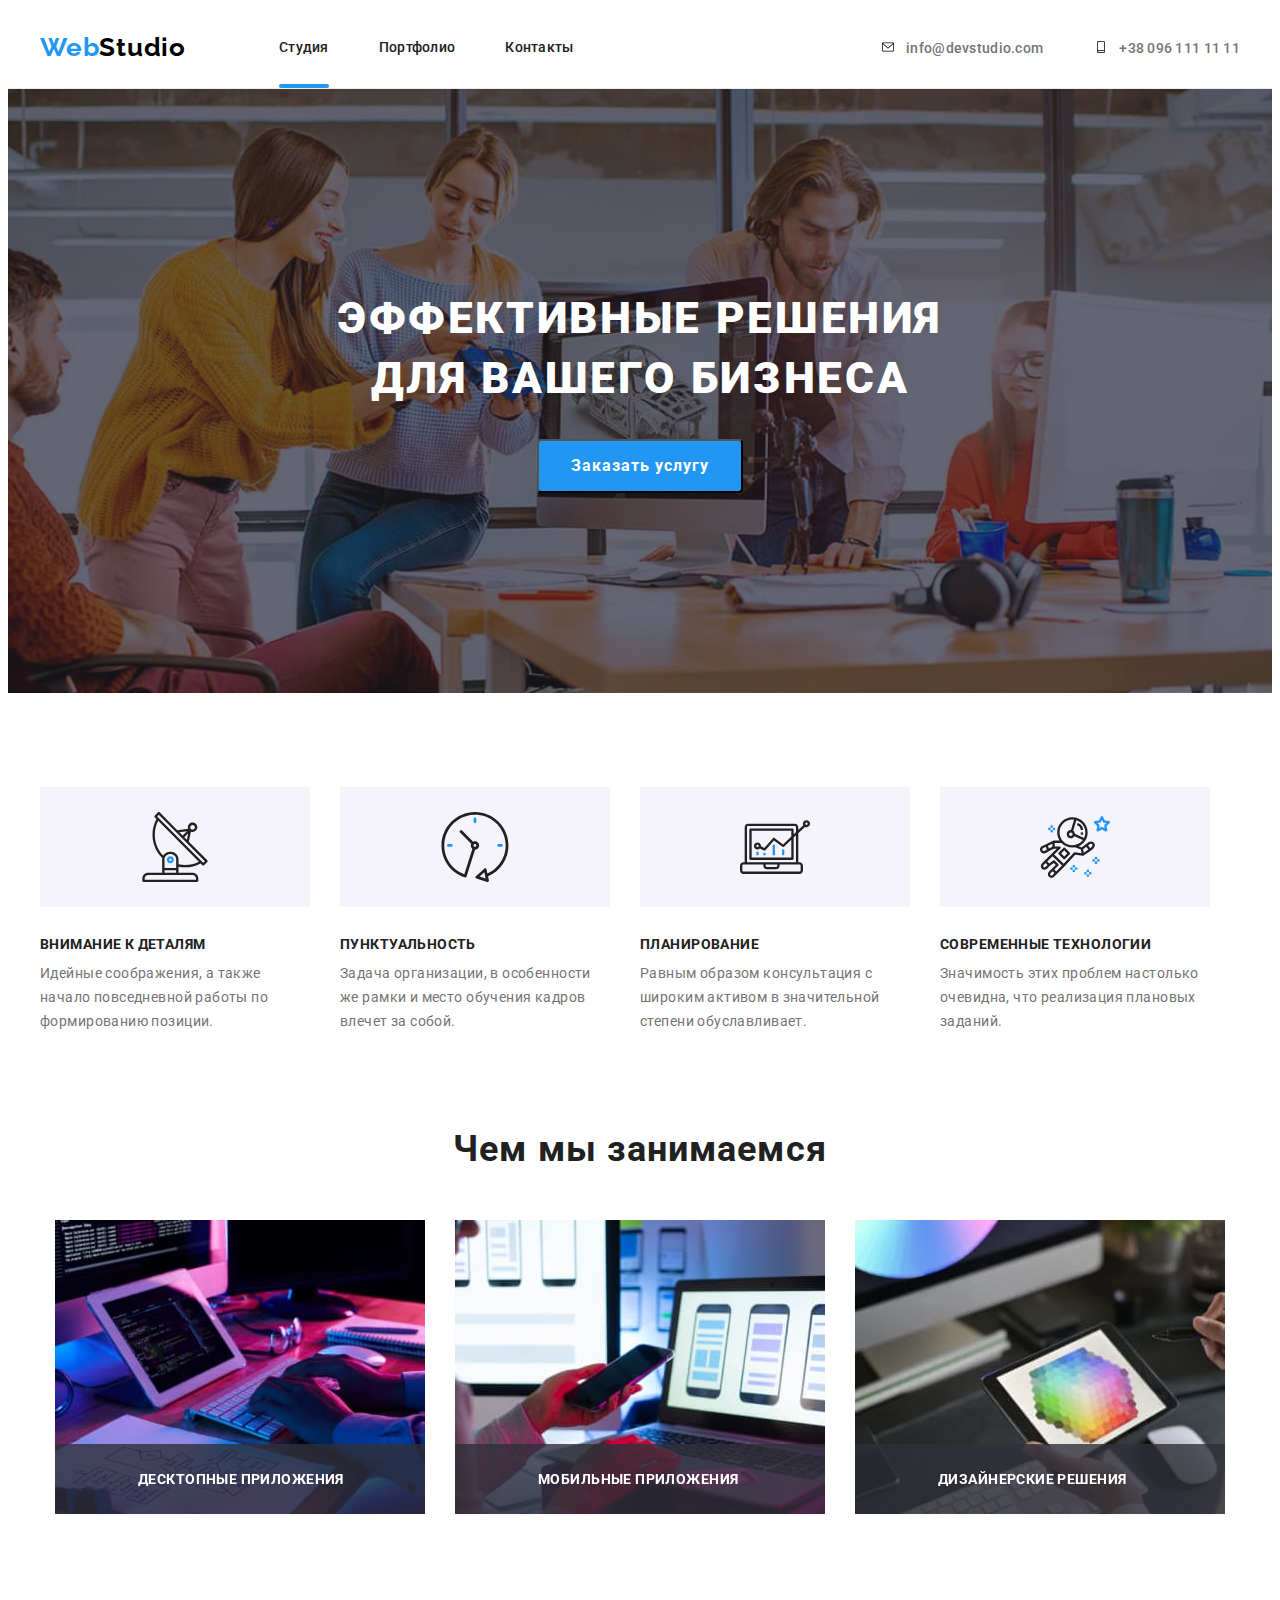
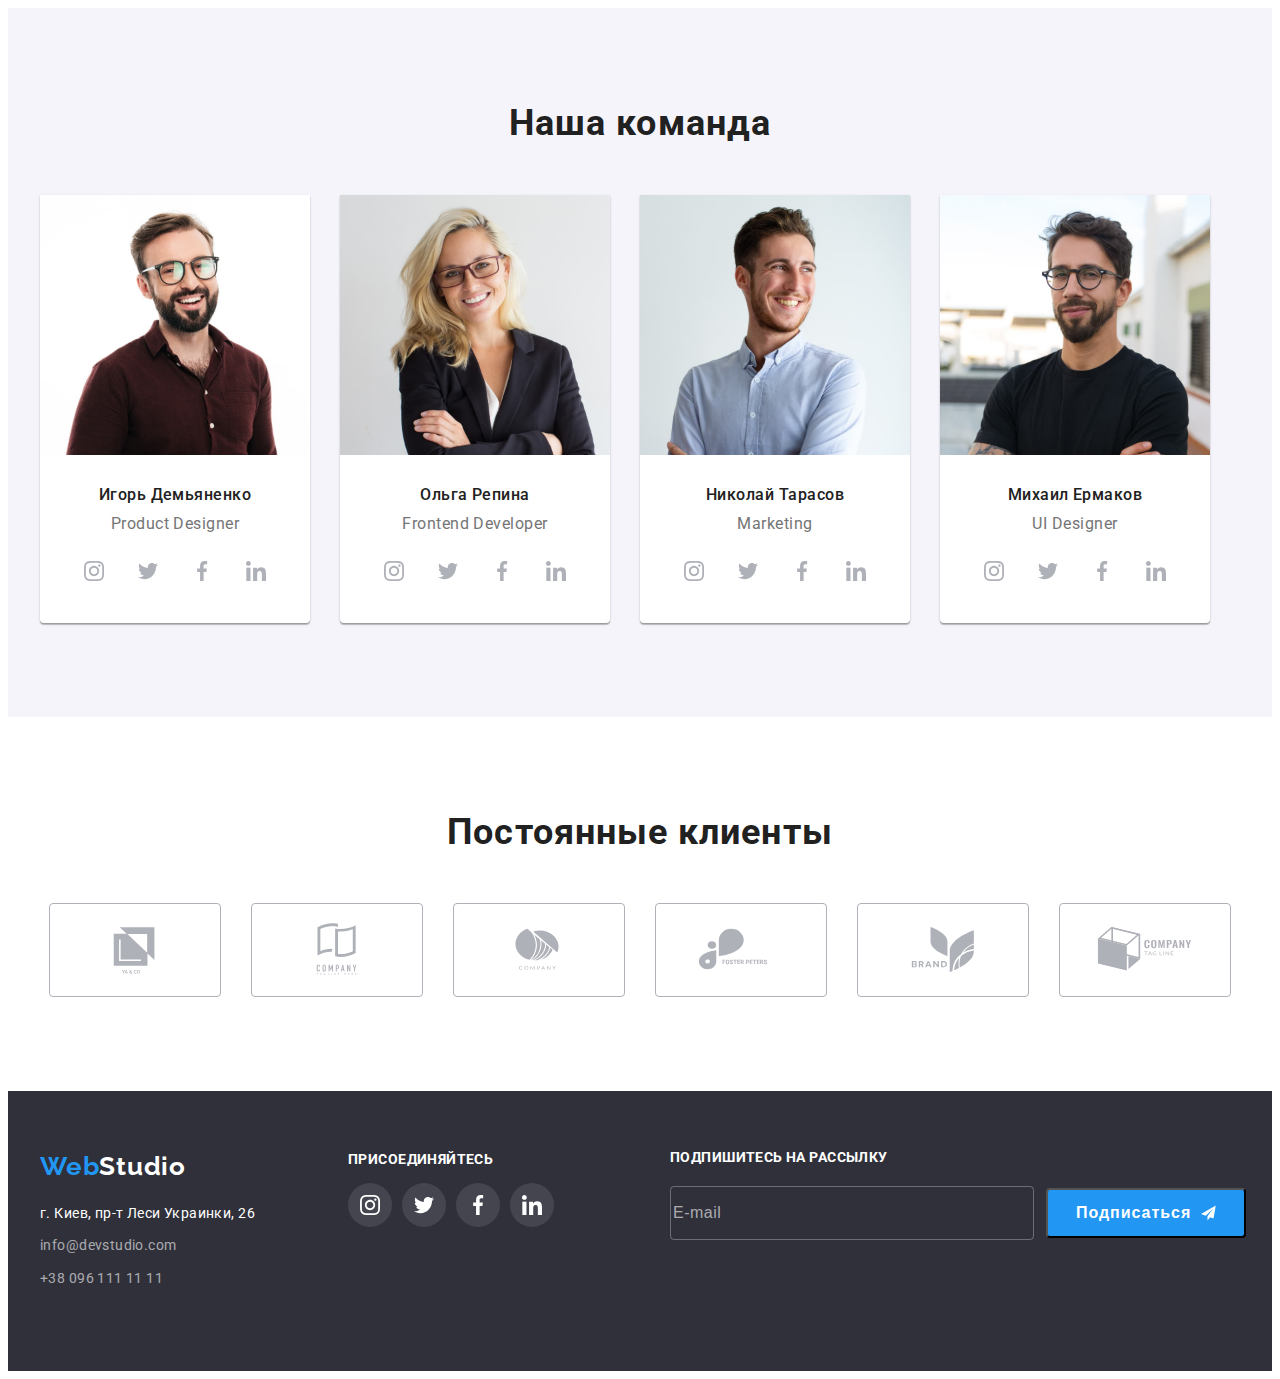
==== index.html @ 32766723 "HW7" ====
<!DOCTYPE html>
<html lang="ru">
<head>
    <meta charset="UTF-8">
    <meta http-equiv="X-UA-Compatible" content="IE=edge">
    <meta name="viewport" content="width=device-width, initial-scale=1.0">
    <title>Студия</title>
    <link rel="preconnect" href="https://fonts.googleapis.com">
    <link rel="preconnect" href="https://fonts.gstatic.com" crossorigin>
    <link href="https://fonts.googleapis.com/css2?family=Raleway:wght@700&family=Roboto:wght@400;500;700;900&display=swap"
        rel="stylesheet">
    <link rel="stylesheet" href="https://cdnjs.cloudflare.com/ajax/libs/modern-normalize/1.1.0/modern-normalize.min.css"
        integrity="sha512-wpPYUAdjBVSE4KJnH1VR1HeZfpl1ub8YT/NKx4PuQ5NmX2tKuGu6U/JRp5y+Y8XG2tV+wKQpNHVUX03MfMFn9Q=="
        crossorigin="anonymous" referrerpolicy="no-referrer" />
    <link rel="stylesheet" href="./css/styles.css">
</head>
<body>
    <header class="header">
        <div class="container header-container">
        <nav class="header-nav">
            <a href="./index.html" lang="en" class="link  logo"><span>Web</span>Studio</a>
        <ul class="list navigation-list">
            <li class="nav-item"><a href="./index.html" class="link nav-list current-page">Студия</a></li>
            <li class="nav-item"><a href="./portfolio.html" class="link nav-list">Портфолио</a></li>
            <li class="nav-item"><a href="" class="link nav-list">Контакты</a></li>
        </ul>
        </nav>
        <ul class="list header-contact-list">
            <li class="header-contact-item"><a href="mailto:info@devstudio.com" class=" contact-list link"><svg class="contact-icon" width="16" height="12">
                <use href="./images/icons.svg#icon-envelope"></use>
            </svg>info@devstudio.com</a></li>
            <li class="header-contact-item"><a href="tel:+380961111111" class="link contact-list"><svg class="contact-icon" width="16" height="12">
                <use href="./images/icons.svg#icon-smartphone"></use>
            </svg>+38 096 111 11 11</a></li>
        </ul>
        </div>
    </header>
    <main>
        <!--Section Hero-->
        <section class="hero-section">
            <div class="container">
            <h1 class="hero-title">Эффективные решения для вашего бизнеса</h1>
            <button type="button" name="Заказать услугу" class="hero-button" data-modal-open>Заказать услугу</button>
            </div>
        </section>
        <!--Section Our Activities-->
        <section class="section">
            <div class="container">   
            <ul class="list activities-types">
            <li class="activities-types-item">
                <div class="activities-icon-place">
                <svg class="activities-icon" width="70" height="70">
                    <use href="./images/icons.svg#icon-antenna"></use>
                </svg></div>
                <h3 class="activities-list-title">Внимание к деталям</h3>
                <p class="activities-text">Идейные соображения, а также начало повседневной работы по формированию позиции.</p>
            </li>
            <li class="activities-types-item">
                <div class="activities-icon-place">
                <svg class="activities-icon" width="70" height="70">
                    <use href="./images/icons.svg#icon-clock"></use>
                </svg></div>
                <h3 class="activities-list-title">Пунктуальность</h3>
                <p class="activities-text">Задача организации, в особенности же рамки и место обучения кадров влечет за собой.</p>
                
            </li>
            <li class="activities-types-item">
                <div class="activities-icon-place">
                <svg class="activities-icon" width="70" height="70">
                    <use href="./images/icons.svg#icon-diagram"></use>
                </svg></div>
                <h3 class="activities-list-title">Планирование</h3>
                <p class="activities-text">Равным образом консультация с широким активом в значительной степени обуславливает.</p>
            </li>
            <li class="activities-types-item">
                <div class="activities-icon-place">
                <svg class="activities-icon" width="70" height="70">
                    <use href="./images/icons.svg#icon-astronaut"></use>
                </svg></div>
                <h3 class="activities-list-title">Современные технологии</h3>
                <p class="activities-text">Значимость этих проблем настолько очевидна, что реализация плановых заданий.</p>
            </li>
        </ul>
            </div>
    
        <div class="container">
        <h2 class="activities-title">Чем мы занимаемся</h2>
        <ul class="list activities-list">
            <li class="activities-list-item">
                <h3 class="activities-overlay-title">ДЕСКТОПНЫЕ ПРИЛОЖЕНИЯ</h3>
            <img src="./images/box1.jpg" alt="Десктопные приложения" width="370" height="294">
            </li>
            <li class="activities-list-item">
                <h3 class="activities-overlay-title">МОБИЛЬНЫЕ ПРИЛОЖЕНИЯ</h3>
            <img src="./images/box2.jpg" alt="Мобильные приложения" width="370" height="294">
            </li>
            <li class="activities-list-item">
                <h3 class="activities-overlay-title">ДИЗАЙНЕРСКИЕ РЕШЕНИЯ</h3>
            <img src="./images/box3.jpg" alt="Дизайнерские решения" width="370" height="294">
            </li>
        </ul>
        </div>
        </section>
        <!--Section Our Team-->
        <section class="section team-section">
            <div class="container">
            <h2 class="team-title">
                Наша команда
            </h2>
            <ul class="list team-list">
                <li class="team-card">
                    <article class="members">
                        <div class="members-thumb">
                         <img src="./images/img1.jpg" alt="Фото Игоря Демьяненко" width="270" height="260"></div>
                        <div class="members-text">
                         <h3 class="team-name">Игорь Демьяненко</h3>
                        <p lang="en" class="team-position">Product Designer</p></div>
                    </article>
                    <ul class="members-social-list list">
                        <li class="members-social-item">
                            <a href="" class="members-social-link" >
                            <svg class="members-social-icon" width="20" height="20">
                                <use href="./images/icons.svg#icon-instagram"></use>
                            </svg>
                        
                            </a>
                        </li>
                        <li class="members-social-item">
                            <a href="" class="members-social-link">
                                <svg class="members-social-icon" width="20" height="20">
                                    <use href="./images/icons.svg#icon-twitter"></use>
                                </svg>
                            </a>
                        </li>
                        <li class="members-social-item">
                            <a href="" class="members-social-link">
                                <svg class="members-social-icon" width="20" height="20">
                                    <use href="./images/icons.svg#icon-facebook"></use>
                                </svg>
                            </a>
                        </li>
                        <li class="members-social-item">
                            <a href="" class="members-social-link">
                                <svg class="members-social-icon" width="20" height="20">
                                    <use href="./images/icons.svg#icon-linkedin"></use>
                                </svg>
                            </a>
                        </li>
                    </ul>
                </li>
                <li class="team-card">
                    <article class="members"> 
                        <div class="members-thumb">
                    <img src="./images/img2.jpg" alt="Фото Ольги Репиной" width="270" height="260"></div>
                    <div class="members-text">
                    <h3 class="team-name">Ольга Репина</h3>
                    <p lang="en" class="team-position">Frontend Developer</p></div>
                    </article>
                    <ul class="members-social-list list">
                        <li class="members-social-item">
                            <a href="" class="members-social-link">
                                <svg class="members-social-icon" width="20" height="20">
                                    <use href="./images/icons.svg#icon-instagram"></use>
                                </svg>
                    
                            </a>
                        </li>
                        <li class="members-social-item">
                            <a href="" class="members-social-link">
                                <svg class="members-social-icon" width="20" height="20">
                                    <use href="./images/icons.svg#icon-twitter"></use>
                                </svg>
                            </a>
                        </li>
                        <li class="members-social-item">
                            <a href="" class="members-social-link">
                                <svg class="members-social-icon" width="20" height="20">
                                    <use href="./images/icons.svg#icon-facebook"></use>
                                </svg>
                            </a>
                        </li>
                        <li class="members-social-item">
                            <a href="" class="members-social-link">
                                <svg class="members-social-icon" width="20" height="20">
                                    <use href="./images/icons.svg#icon-linkedin"></use>
                                </svg>
                            </a>
                        </li>
                    </ul>
                </li>
                    
                <li class="team-card">
                    <article class="members">
                        <div class="members-thumb">
                    <img src="./images/img3.jpg" alt="Фото Николая Тарасова" width="270" height="260"></div>
                    <div class="members-text">
                    <h3 class="team-name">Николай Тарасов</h3>
                    <p lang="en" class="team-position">Marketing</p></div>
                    </article>
                    <ul class="members-social-list list">
                        <li class="members-social-item">
                            <a href="" class="members-social-link">
                                <svg class="members-social-icon" width="20" height="20">
                                    <use href="./images/icons.svg#icon-instagram"></use>
                                </svg>
                    
                            </a>
                        </li>
                        <li class="members-social-item">
                            <a href="" class="members-social-link">
                                <svg class="members-social-icon" width="20" height="20">
                                    <use href="./images/icons.svg#icon-twitter"></use>
                                </svg>
                            </a>
                        </li>
                        <li class="members-social-item">
                            <a href="" class="members-social-link">
                                <svg class="members-social-icon" width="20" height="20">
                                    <use href="./images/icons.svg#icon-facebook"></use>
                                </svg>
                            </a>
                        </li>
                        <li class="members-social-item">
                            <a href="" class="members-social-link">
                                <svg class="members-social-icon" width="20" height="20">
                                    <use href="./images/icons.svg#icon-linkedin"></use>
                                </svg>
                            </a>
                        </li>
                    </ul>
                </li>
                <li class="team-card">
                    <article class="members">
                        <div class="members-thumb">
                    <img src="./images/img4.jpg" alt="Фото Михаила Ермакова" width="270" height="260"></div>
                    <div class="members-text">
                    <h3 class="team-name">Михаил Ермаков</h3>
                    <p lang="en" class="team-position">UI Designer</p></div>
                    </article>
                    <ul class="members-social-list list">
                        <li class="members-social-item">
                            <a href="" class="members-social-link">
                                <svg class="members-social-icon" width="20" height="20">
                                    <use href="./images/icons.svg#icon-instagram"></use>
                                </svg>
                    
                            </a>
                        </li>
                        <li class="members-social-item">
                            <a href="" class="members-social-link">
                                <svg class="members-social-icon" width="20" height="20">
                                    <use href="./images/icons.svg#icon-twitter"></use>
                                </svg>
                            </a>
                        </li>
                        <li class="members-social-item">
                            <a href="" class="members-social-link">
                                <svg class="members-social-icon" width="20" height="20">
                                    <use href="./images/icons.svg#icon-facebook"></use>
                                </svg>
                            </a>
                        </li>
                        <li class="members-social-item">
                            <a href="" class="members-social-link">
                                <svg class="members-social-icon" width="20" height="20">
                                    <use href="./images/icons.svg#icon-linkedin"></use>
                                </svg>
                            </a>
                        </li>
                    </ul>
                </li>
            </ul>
            </div>
        </section>
        <!---------------------------------------Section Clients-------------------------------------------->
    
        <section class="section">
            <h2 class="clients-title">Постоянные клиенты</h2>
            <ul class="list clients-list">
                <li class="clients-item"><a href="" class="clients-box">
                    <svg class="clients-icon" width="106" height="60">
                        <use href="./images/icons.svg#icon-company-1"></use>
                    </svg></a>
                </li>
                <li class="clients-item"><a href="" class="clients-box">
                    <svg class="clients-icon" width="106" height="60">
                        <use href="./images/icons.svg#icon-company-2"></use>
                    </svg></a>
                </li>
                <li class="clients-item"><a href="" class="clients-box">
                    <svg class="clients-icon" width="106" height="60">
                        <use href="./images/icons.svg#icon-company-3"></use>
                    </svg></a>
                </li>
                <li class="clients-item"><a href="" class="clients-box">
                    <svg class="clients-icon" width="106" height="60">
                        <use href="./images/icons.svg#icon-company-4"></use>
                    </svg></a>
                </li>
                <li class="clients-item"><a href="" class="clients-box">
                    <svg class="clients-icon" width="106" height="60">
                        <use href="./images/icons.svg#icon-company-5"></use>
                    </svg></a>
                </li>
                <li class="clients-item"><a href="" class="clients-box">
                    <svg class="clients-icon" width="106" height="60">
                        <use href="./images/icons.svg#icon-company-6"></use>
                    </svg></a>
                </li>

            </ul>
        </section>
        <div class="backdrop is-hidden" data-modal>
            <div class="modal is-hidden">
                <div class="modal-icon">
                    <button type="button" name="" class="close-modal-button" data-modal-close>
                        <svg class="close-icon" width="11" height="11">
                        <use href="./images/icons.svg#icon-close"></use>
                    </svg></button>
                    
                </div>
                <p class="modal-text">Оставьте свои данные, мы вам перезвоним</p>
                <form action="#" class="modal-form">
                    <div class="form-field">
                    <label for="modal-form__name" class="modal-label label-name">Имя
                       
                        <input type="text" name="modal-form__name" id="modal-form__name" class="modal-input input-name">
                        <svg class="modal-form__icon" width="18" height="18">
                            <use href="./images/icons.svg#icon-person"></use>
                        </svg>
                    </label>
                    </div>
                    <div class="form-field">
                    <label for="modal-form__tel" class="modal-label label-tel">Телефон
                
                        <input type="tel" name="modal-form__tel" id="modal-form__tel" class="modal-input input-tel">
                        <svg class="modal-form__icon" width="18" height="18">
                            <use href="./images/icons.svg#icon-phone"></use>
                        </svg>
                    </label>
                    </div>
                    <div class="form-field">
                    <label for="modal-form__email" class="modal-label label-email">Почта
                        <input type="email" name="modal-form__email" id="modal-form__email" class="modal-input input-email">
                        <svg class="modal-form__icon" width="18" height="18">
                            <use href="./images/icons.svg#icon-email"></use>
                        </svg>
                    </label>
                    </div>
                    <label for="comment" class="modal-label">Комментарий</label>
                    <textarea name="comment" id="comment" class="comment-textarea" placeholder="Введите текст"></textarea>
                <div class="checkbox-area">
                    <label class="checkbox-label">
                    <input type="checkbox" name="checkbox" value="checkbox" class="checkbox">
                    <span class="checkbox-icon">
                        <!-- <svg class="check-icon" width="11" height="8">
                        <use href="./images/icons.svg#icon-check"></use>
                    </svg> -->
                </span>
                    <span class="checkbox-text">Соглашаюсь с рассылкой и принимаю <a href="" class="checkbox-link">Условия договора</a></span>
                    </label></div>
                    <button type="submit" class="modal-button">Отправить
                    </button>
                
                </form>

            </div>
        </div>
    </main>
    <footer class="footer">
        <div class="container footer-container">
            <div class="logo-footer">
            <div class="logo-adress">
              <a href="./index.html" lang="en" class="link  footer-logo"><span class="footer-logo__span">Web</span>Studio</a></div>
        <address>
        <ul class="list">
            <li class="footer-list"><a href="https://goo.gl/maps/FCbpodmWMEnQQ8jf7" class="link footer-address">г. Киев, пр-т Леси Украинки, 26</a></li>
            <li class="footer-list"><a href="mailto:info@devstudio.com" class="link footer-contact">info@devstudio.com</a></li>
            <li class="footer-list"><a href="tel:+380961111111" class="link footer-contact">+38 096 111 11 11</a></li>
        </ul>
        </address>
    </div>
    <div class="footer-social-links">
        <h4 class="footer-title">присоединяйтесь</h4>
        <ul class="footer-social-list list">
            <li class="footer-social-item">
                <a href="" class="footer-social-link">
                    <svg class="members-social-icon" width="20" height="20">
                        <use href="./images/icons.svg#icon-instagram-1"></use>
                    </svg>
        
                </a>
            </li>
            <li class="footer-social-item">
                <a href="" class="footer-social-link">
                    <svg class="members-social-icon" width="20" height="20">
                        <use href="./images/icons.svg#icon-twitter-1"></use>
                    </svg>
                </a>
            </li>
            <li class="footer-social-item">
                <a href="" class="footer-social-link">
                    <svg class="members-social-icon" width="20" height="20">
                        <use href="./images/icons.svg#icon-facebook-1"></use>
                    </svg>
                </a>
            </li>
            <li class="footer-social-item">
                <a href="" class="footer-social-link">
                    <svg class="members-social-icon" width="20" height="20">
                        <use href="./images/icons.svg#icon-linkedin-1"></use>
                    </svg>
                </a>
            </li>
        </ul></div>
        
        <div class="footer-subscription">

            <form action="#" class="footer-form">
                <div class="footer-subscription__input">
                <label for="email-input" class="footer-form__label"><span class="footer-form__text">Подпишитесь на рассылку</span></label>
                <div class="input-box">
                <input type="email" id="email-input" name="email-input" placeholder="E-mail" class="footer-form__input">
                    <button type="submit" class="footer-form__button">Подписаться
                    <svg class="footer-form__icon" width="24" height="24">
                        <use href="./images/icons.svg#icon-send"></use>
                    </svg>
                </button></div>
            </div>
            </form>
        </div>
    </div>
    </footer>
<script src="./js/modal.js"></script>
</body>
</html>
---- css/styles.css ----
h1,
h2,
h3,
h4,
h5,
h6,
p,
ul {
  margin: 0;
}

:root {
  --accent-color: #2196f3;
  --main-text-color: #757575;
  --title-color: #212121;
  --logo-color: #000000;
  --transition-timing-function: cubic-bezier(0.4, 0, 0.2, 1);
}
body {
  font-family: "Roboto", sans-serif;
  color: var(--main-text-color);
  background-color: #ffffff;
  font-weight: 400;
  font-style: normal;
}
.visually-hidden {
  position: absolute;
  white-space: nowrap;
  width: 1px;
  height: 1px;
  overflow: hidden;
  border: 0;
  padding: 0;
  clip: rect(0 0 0 0);
  clip-path: inset(50%);
  margin: -1px;
}
img {
  display: block;
  max-width: 100%;
  height: auto;
}
/* ----------------------------------------------------------HEADER---------------------- */
.container {
  width: 1200px;
  padding-left: 15px;
  padding-right: 15px;
  margin-left: auto;
  margin-right: auto;
  height: auto;
}
.header {
  border-bottom-color: #ececec;
  border-bottom-style: solid;
  border-bottom-width: 1px;
}

.header-container {
  display: flex;
  justify-content: space-between;
  align-items: center;
}

.header-nav {
  display: flex;
}

.logo {
  font-family: Raleway;
  font-style: normal;
  font-weight: 700;
  font-size: 26px;
  line-height: 1.19;
  letter-spacing: 0.03em;
  color: var(--logo-color);
  margin-right: 93px;
  padding-bottom: 25px;
  padding-top: 24px;
}
.header span {
  color: var(--accent-color);
}

.nav-list {
  font-weight: 500;
  font-size: 14px;
  line-height: 1.14;
  letter-spacing: 0.02em;
  color: var(--title-color);
  display: block;
  padding-top: 32px;
  padding-bottom: 32px;
}
.navigation-list {
  display: flex;
  align-items: center;
}
.nav-item:not(:last-child) {
  margin-right: 50px;
}
.current-page::after {
  content: "";
  display: block;
  width: 100%;
  height: 4px;
  background-color: var(--accent-color);
  border-radius: 2px;
  position: absolute;
  left: 0;
  bottom: 0;
}
.current-page {
  position: relative;
}

.header-contact-item:not(:last-child) {
  margin-right: 50px;
}

.header-contact-list {
  display: flex;
}

.contact-list {
  font-weight: 500;
  font-size: 14px;
  line-height: 1.14;
  letter-spacing: 0.02em;
  color: var(--main-text-color);
  padding-top: 32px;
  padding-bottom: 32px;
  transition-property: fill;
  transition-duration: 250ms;
  transition-timing-function: var(--transition-timing-function);
}

.list {
  list-style: none;
  padding: 0;
}
.link {
  text-decoration: none;
  transition-property: color;
  transition-duration: 250ms;
  transition-timing-function: var(--transition-timing-function);
}
.link:hover,
.link:focus {
  color: var(--accent-color);
}
.contact-list:hover,
.contact-list:focus {
  fill: var(--accent-color);
}
.contact-icon {
  margin-right: 10px;
  transition-property: fill;
  transition-duration: 250ms;
  transition-timing-function: var(--transition-timing-function);
}
/*--------------HERO----------------------------*/
.hero-section {
  background-color: #2f303a;
  padding-bottom: 200px;
  padding-top: 200px;
  text-align: center;
  background-image: linear-gradient(
      rgba(47, 48, 58, 0.4),
      rgba(47, 48, 58, 0.4)
    ),
    url(../images/hero-bg-img.jpg);
  background-position: center;
  background-repeat: no-repeat;
  background-size: cover;
}
.hero-title {
  font-weight: 900;
  font-size: 44px;
  line-height: 1.36;
  text-align: center;
  letter-spacing: 0.06em;
  text-transform: uppercase;
  color: #ffffff;
  max-width: 696px;
  margin-right: auto;
  margin-left: auto;
  margin-bottom: 30px;
}
.hero-button {
  background: var(--accent-color);
  box-shadow: transparent;
  border-radius: 4px;
  font-family: inherit;
  font-weight: 700;
  font-size: 16px;
  line-height: 1.87;
  display: inline-block;
  text-align: center;
  letter-spacing: 0.06em;
  color: #ffffff;
  cursor: pointer;
  padding-right: 32px;
  padding-left: 32px;
  padding-top: 10px;
  padding-bottom: 10px;
  transition-property: background-color, box-shadow;
  transition-duration: 250ms;
  transition-timing-function: var(--transition-timing-function);
}
.hero-button:focus,
.hero-button:hover {
  background-color: var(--accent-color);
  box-shadow: 0px 4px 4px rgba(0, 0, 0, 0.15);
}

/*----------------------------Section Our Activities------------------*/
.activities-list-title {
  font-weight: 700;
  font-size: 14px;
  line-height: 1.14;
  letter-spacing: 0.03em;
  text-transform: uppercase;
  color: var(--title-color);
  margin-bottom: 10px;
}
.activities-text {
  font-size: 14px;
  line-height: 1.71;
  letter-spacing: 0.03em;
}
.activities-title {
  font-weight: 700;
  font-size: 36px;
  line-height: 1.17;
  text-align: center;
  letter-spacing: 0.03em;
  color: var(--title-color);
  margin-bottom: 50px;
  margin-top: 94px;
}
.section {
  padding-bottom: 94px;
  padding-top: 94px;
}
.activities-list {
  display: flex;
  justify-content: center;
}
.activities-overlay-title {
  font-weight: 700;
  font-size: 14px;
  line-height: 16px;
  text-align: center;
  letter-spacing: 0.03em;
  text-transform: uppercase;

  color: #ffffff;
  position: absolute;
  bottom: 27px;
  left: 83px;
  z-index: 5;
}
.activities-list-item::after {
  display: inline-block;
  position: absolute;
  content: "";
  width: 100%;
  height: 70px;
  background-color: rgba(47, 48, 58, 0.8);
  left: 0;
  bottom: 0;
}

.activities-list-item:not(:last-child) {
  margin-right: 30px;
}
.activities-list-item {
  position: relative;
}
.activities-types {
  display: flex;
}

.activities-types-item:not(:last-child) {
  margin-right: 30px;
}
.activities-types-item {
  width: 270px;
}
.activities-icon-place {
  width: 270px;
  height: 120px;
  background-color: #f5f4fa;
  margin-bottom: 30px;
  display: flex;
  align-items: center;
  justify-content: center;
  margin-bottom: 30px;
}

/*---------Section Our Team--------------------------------------*/
.team-section {
  background: #f5f4fa;
}
.team-list {
  display: flex;
  flex-basis: calc(100% / 4 -30px);
  margin-top: -30px;
  margin-left: -30px;
}

.team-title {
  font-weight: 700;
  font-size: 36px;
  line-height: 1.17;
  text-align: center;
  letter-spacing: 0.03em;
  color: var(--title-color);
  margin-bottom: 50px;
}
.team-card {
  background-color: #ffffff;
  margin-top: 30px;
  margin-left: 30px;
  box-shadow: 0px 1px 3px rgba(0, 0, 0, 0.12), 0px 1px 1px rgba(0, 0, 0, 0.14),
    0px 2px 1px rgba(0, 0, 0, 0.2);
  border-radius: 0px 0px 4px 4px;
  padding-bottom: 30px;
}

.team-name {
  font-weight: 500;
  font-size: 16px;
  line-height: 1.19;
  text-align: center;
  letter-spacing: 0.03em;
  color: var(--title-color);
}
.team-position {
  font-size: 16px;
  line-height: 1.19;
  text-align: center;
  letter-spacing: 0.03em;
  color: var(--main-text-color);
  margin-top: 10px;
}

.members-text {
  padding-top: 30px;
}

.members-social-list {
  display: flex;
  justify-content: center;
  margin-top: 16px;
  padding-right: 32px;
  padding-left: 32px;
}

.members-social-item {
  width: 44px;
  height: 44px;
  fill: #afb1b8;
}
.members-social-item:not(:last-child) {
  margin-right: 10px;
}
.members-social-link {
  width: 100%;
  height: 100%;
  border-radius: 50%;
  display: flex;
  align-items: center;
  justify-content: center;
  fill: inherit;
  transition-property: background-color, fill;
  transition-duration: 250ms;
  transition-timing-function: var(--transition-timing-function);
}
.members-social-link:hover,
.members-social-link:focus {
  background-color: var(--accent-color);
  fill: #ffffff;
}

/*---------------------------Clients section---------------------------*/

.clients-title {
  font-weight: 700;
  font-size: 36px;
  line-height: 42px;
  text-align: center;
  letter-spacing: 0.03em;
  margin-bottom: 50px;

  color: var(--title-color);
}
.clients-list {
  display: flex;
  justify-content: center;
  align-items: center;
}
.clients-box {
  display: flex;
  justify-content: center;
  align-items: center;
  fill: #afb1b8;
  width: 170px;
  height: 92px;
  border: 1px solid #afb1b8;
  border-radius: 4px;
  transition-property: border, fill;
  transition-duration: 250ms;
  transition-timing-function: var(--transition-timing-function);
}
.clients-item:not(:last-child) {
  margin-right: 30px;
}
.clients-item {
  fill: #afb1b8;
}
.clients-box:hover,
.clients-box:focus {
  fill: var(--accent-color);
  border: 1px solid var(--accent-color);
}

.backdrop {
  position: fixed;
  top: 0;
  left: 0;
  width: 100%;
  height: 100%;
  background: rgba(0, 0, 0, 0.2);
}
.backdrop.is-hidden {
  opacity: 0;
  pointer-events: none;
}

.modal {
  width: 528px;
  height: 581px;
  background: #ffffff;
  box-shadow: 0px 1px 3px rgba(0, 0, 0, 0.12), 0px 1px 1px rgba(0, 0, 0, 0.14),
    0px 2px 1px rgba(0, 0, 0, 0.2);
  border-radius: 4px;
  position: absolute;
  top: 50%;
  left: 50%;
  transform: translate(-50%, -50%) scale(1);
  opacity: 1;
  transition: opacity 250ms var(--transition-timing-function);
}
.backdrop.is-hidden.modal {
  transform: scale(0, 9) translate(-50%, -50%);
  transition: transform 250ms var(--transition-timing-function);
}
.close-modal-button {
  width: 30px;
  height: 30px;
  border-radius: 50%;
  border: 1px solid rgba(0, 0, 0, 0.1);
  background-color: #ffffff;
  position: absolute;
  top: 8px;
  right: 8px;
  cursor: pointer;
  transition-property: fill;
  transition-duration: 250ms;
  transition-timing-function: var(--transition-timing-function);
}
.close-modal-button:hover,
.close-modal-button:focus {
  fill: var(--accent-color);
}
.modal {
  position: relative;
  padding: 40px;
}
.modal-text {
  display: block;
  align-items: center;
  justify-content: center;
  margin-bottom: 12px;
  font-weight: 700;
  font-size: 20px;
  line-height: 23px;
  text-align: center;
  letter-spacing: 0.03em;

  color: var(--title-color);
}
.modal-input {
  display: inline-block;
  width: 448px;
  height: 40px;
  padding-top: 12px;
  padding-bottom: 12px;
  padding-left: 30px;
  padding-right: 30px;
  border: 1px solid rgba(33, 33, 33, 0.2);
  box-sizing: border-box;
  border-radius: 4px;
  transition-property: border-color;
  transition-duration: 250ms;
  transition-timing-function: var(--transition-timing-function);
}

.modal-label {
  font-weight: 400;
  font-size: 12px;
  line-height: 1.67;
  letter-spacing: 0.01em;
  color: #757575;
}
.modal-input:hover,
.modal-input:focus {
  border-color: var(--accent-color);
  cursor: pointer;
}
.modal-input:hover + .modal-form__icon,
.modal-input:focus + .modal-form__icon {
  fill: var(--accent-color);
}

.comment-textarea {
  resize: none;
  width: 448px;
  height: 120px;
  padding-left: 16px;
  padding-right: 16px;
  padding-top: 12px;
  padding-bottom: 12px;
  border: 1px solid rgba(33, 33, 33, 0.2);
  box-sizing: border-box;
  border-radius: 4px;
  transition-property: border-color;
  transition-duration: 250ms;
  transition-timing-function: var(--transition-timing-function);
}
.comment-textarea::placeholder {
  font-weight: 400;
  font-size: 12px;
  line-height: 1.67;
  letter-spacing: 0.01em;
  color: rgba(117, 117, 117, 0.5);
}
.comment-textarea:hover,
.comment-textarea:focus {
  border-color: var(--accent-color);
}

.checkbox-area {
  display: flex;
  align-items: center;
  justify-content: center;
}
.checkbox-text {
  font-weight: 400;
  font-size: 14px;
  line-height: 1.71;
  letter-spacing: 0.03em;
  color: var(--main-text-color);
}

.checkbox-label {
  margin-top: 20px;
  display: flex;
  flex-wrap: nowrap;
  align-items: center;
  justify-content: center;
}
.checkbox-link {
  font: inherit;
  color: var(--accent-color);
}
.checkbox {
  -webkit-appearance: none;
  -moz-appearance: none;
  appearance: none;
  position: absolute;
}
.checkbox:checked + .checkbox-icon {
  background-color: var(--accent-color);
  background-image: url("../images/icons.svg");
  background-size: contain;
  background-origin: border-box;
  border-color: var(--accent-color);
  color: #ffffff;
}
.checkbox-icon {
  display: inline-block;
  width: 16px;
  height: 15px;
  border-radius: 2px;
  border: 2px solid rgb(33, 33, 33);
  align-items: center;
  justify-content: center;
  margin-right: 7px;
}
.modal-button {
  background-color: var(--accent-color);
  width: 200px;
  height: 50px;
  box-shadow: var(--accent-color);
  border-radius: 4px;
  font-weight: 700;
  font-size: 16px;
  line-height: 1.87;
  letter-spacing: 0.06em;
  color: #ffffff;
  margin-top: 30px;
  cursor: pointer;
  display: block;
  margin-right: auto;
  margin-left: auto;
  transition-property: box-shadow;
  transition-duration: 250ms;
  transition-timing-function: var(--transition-timing-function);
}
.modal-button:focus,
.modal-button:hover {
  box-shadow: 0px 4px 4px rgba(0, 0, 0, 0.15);
}
.modal-form__icon {
  position: absolute;
  top: 50%;
  left: 12px;
  transition-property: fill;
  transition-duration: 250ms;
  transition-timing-function: var(--transition-timing-function);
}
.form-field {
  position: relative;
  transition-property: fill;
  transition-duration: 250ms;
  transition-timing-function: var(--transition-timing-function);
}
/*---------------------------------------Footer-----------------*/
.footer {
  background-color: #2f303a;
  padding-top: 60px;
  padding-bottom: 60px;
}
.footer-logo__span {
  color: var(--accent-color);
}
.footer-contact {
  font-size: 14px;
  font-style: normal;
  line-height: 1.71;
  letter-spacing: 0.03em;
  color: rgba(255, 255, 255, 0.6);
}
.footer-address {
  font-style: normal;
  font-size: 14px;
  line-height: 1.71;
  letter-spacing: 0.03em;
  color: #ffffff;
}
.footer-logo {
  font-family: Raleway;
  font-style: normal;
  font-weight: 700;
  font-size: 26px;
  line-height: 1.19;
  letter-spacing: 0.03em;
  color: #ffffff;
  margin-bottom: 20px;
}
.footer-container {
  display: flex;
  justify-content: space-between;
}
.logo-adress {
  display: flex;
}
.footer-title {
  font-family: Roboto;
  font-style: normal;
  font-weight: bold;
  font-size: 14px;
  line-height: 16px;
  letter-spacing: 0.03em;
  text-transform: uppercase;

  color: #ffffff;
}
.footer-social-list {
  display: flex;
  justify-content: center;
  margin-top: 16px;
}
.logo-footer {
  margin-bottom: 20px;
}
.footer-list:not(:last-child) {
  margin-bottom: 9px;
}
.footer-social-links {
  margin-left: 70px;
}
.footer-social-item {
  width: 44px;
  height: 44px;
}

.footer-social-item:not(:last-child) {
  margin-right: 10px;
}
.footer-social-link {
  width: 100%;
  height: 100%;
  border-radius: 50%;
  display: flex;
  align-items: center;
  justify-content: center;
  background: rgba(255, 255, 255, 0.1);
  transition-property: background-color;
  transition-duration: 250ms;
  transition-timing-function: var(--transition-timing-function);
}
.footer-social-link:focus,
.footer-social-link:hover {
  background-color: var(--accent-color);
}
.footer-subscription {
  width: 570px;
  height: 86px;
  display: flex;
  margin-left: 93px;
}
.footer-form {
  display: flex;
  justify-content: center;
  align-items: center;
}
.footer-form__text {
  font-weight: 700;
  font-size: 14px;
  line-height: 16px;
  letter-spacing: 0.03em;
  text-transform: uppercase;
  color: #ffffff;
}
.footer-form__input {
  display: inline-block;
  width: 358px;
  height: 50px;
  border: 1px solid rgba(255, 255, 255, 0.3);
  border-radius: 4px;
  background-color: transparent;
}
.input-box {
  display: flex;
  align-items: center;
  justify-content: space-between;
  margin-top: 20px;
}
.footer-form__button {
  width: 200px;
  height: 50px;
  background-color: var(--accent-color);
  box-shadow: transparent;
  border-radius: 4px;
  padding-left: 28px;
  padding-right: 28px;
  padding-top: 10px;
  padding-bottom: 10px;
  display: flex;
  align-items: center;
  justify-content: center;
  margin-left: 12px;
  font-weight: 700;
  font-size: 16px;
  line-height: 1.87;
  letter-spacing: 0.06em;
  color: #ffffff;
  cursor: pointer;

  transition-property: background-color, box-shadow;
  transition-duration: 250ms;
  transition-timing-function: var(--transition-timing-function);
}
.footer-form__button:hover,
.footer-form__button:focus {
  background-color: var(--accent-color);
  box-shadow: 0px 4px 4px rgba(0, 0, 0, 0.15);
}
.footer-form__icon {
  margin-left: 10px;
}
.footer-form__input::placeholder {
  font-weight: 400;
  font-size: 16px;
  line-height: 1.25;
  letter-spacing: 0.03em;
  color: rgba(255, 255, 255, 0.6);
}
.footer-subscription__input {
  display: flex;
  flex-wrap: wrap;
}

/*----------------------------PORTFOLIO Section Buttons----------------------------------------------*/
.portfolio-button {
  border-radius: 4px;
  font-family: inherit;
  font-weight: 500;
  font-size: 16px;
  line-height: 1.62;
  text-align: center;
  letter-spacing: 0.03em;
  color: var(--title-color);
  cursor: pointer;
  border-color: transparent;
  padding-top: 6px;
  padding-bottom: 6px;
  padding-right: 22px;
  padding-left: 22px;
  transition-property: background-color, box-shadow, color;
  transition-duration: 250ms;
  transition-timing-function: var(--transition-timing-function);
}
.portfolio-button:hover,
.portfolio-button:focus {
  background-color: var(--accent-color);
  box-shadow: 0px 1px 3px rgba(0, 0, 0, 0.12), 0px 1px 1px rgba(0, 0, 0, 0.14),
    0px 2px 1px rgba(0, 0, 0, 0.2);
  color: #ffffff;
}

.btn-list {
  padding: 0;
  display: flex;
  justify-content: center;
  border-radius: 4px;
  margin-bottom: 50px;
}
.btn-list-item:not(:last-child) {
  margin-right: 8px;
}

.list-box {
  background: #ffffff;
  flex-basis: calc(100% / 3 - 30px);
  margin-top: 30px;
  margin-left: 30px;
  transition-property: box-shadow;
  transition-duration: 250ms;
  transition-timing-function: var(--transition-timing-function);
}
.list-box:hover {
  box-shadow: 0px 1px 3px rgba(0, 0, 0, 0.12), 0px 1px 1px rgba(0, 0, 0, 0.14),
    0px 2px 1px rgba(0, 0, 0, 0.2);
}
.projects-title {
  font-weight: 700;
  font-size: 18px;
  line-height: 2;
  letter-spacing: 0.06em;
  color: var(--title-color);
}
.projects-description {
  font-size: 16px;
  line-height: 1.87;
  letter-spacing: 0.03em;
  color: var(--main-text-color);
  margin-top: 4px;
}

.card-list {
  padding: 0;
  display: flex;
  flex-wrap: wrap;
  margin-top: -30px;
}
.card-thumb {
  position: relative;
  overflow: hidden;
}

.box-content {
  padding-bottom: 20px;
  padding-left: 24px;
  padding-right: 24px;
  padding-top: 20px;
  border: 1px solid #eeeeee;
}

.card-text {
  display: inline-block;
  position: absolute;
  top: 0;
  left: 0;
  padding-left: 24px;
  padding-right: 24px;
  padding-bottom: 63px;
  padding-top: 63px;
  width: 100%;
  height: 100%;
  font-weight: 400;
  font-size: 18px;
  line-height: 1.56;
  letter-spacing: 0.03em;
  color: #ffffff;
  background-color: rgba(33, 150, 243, 0.9);
  transform: translateY(100%);
  transition: transform 250ms var(--transition-timing-function);
}

.list-box:hover .card-text {
  transform: translateY(0);
}
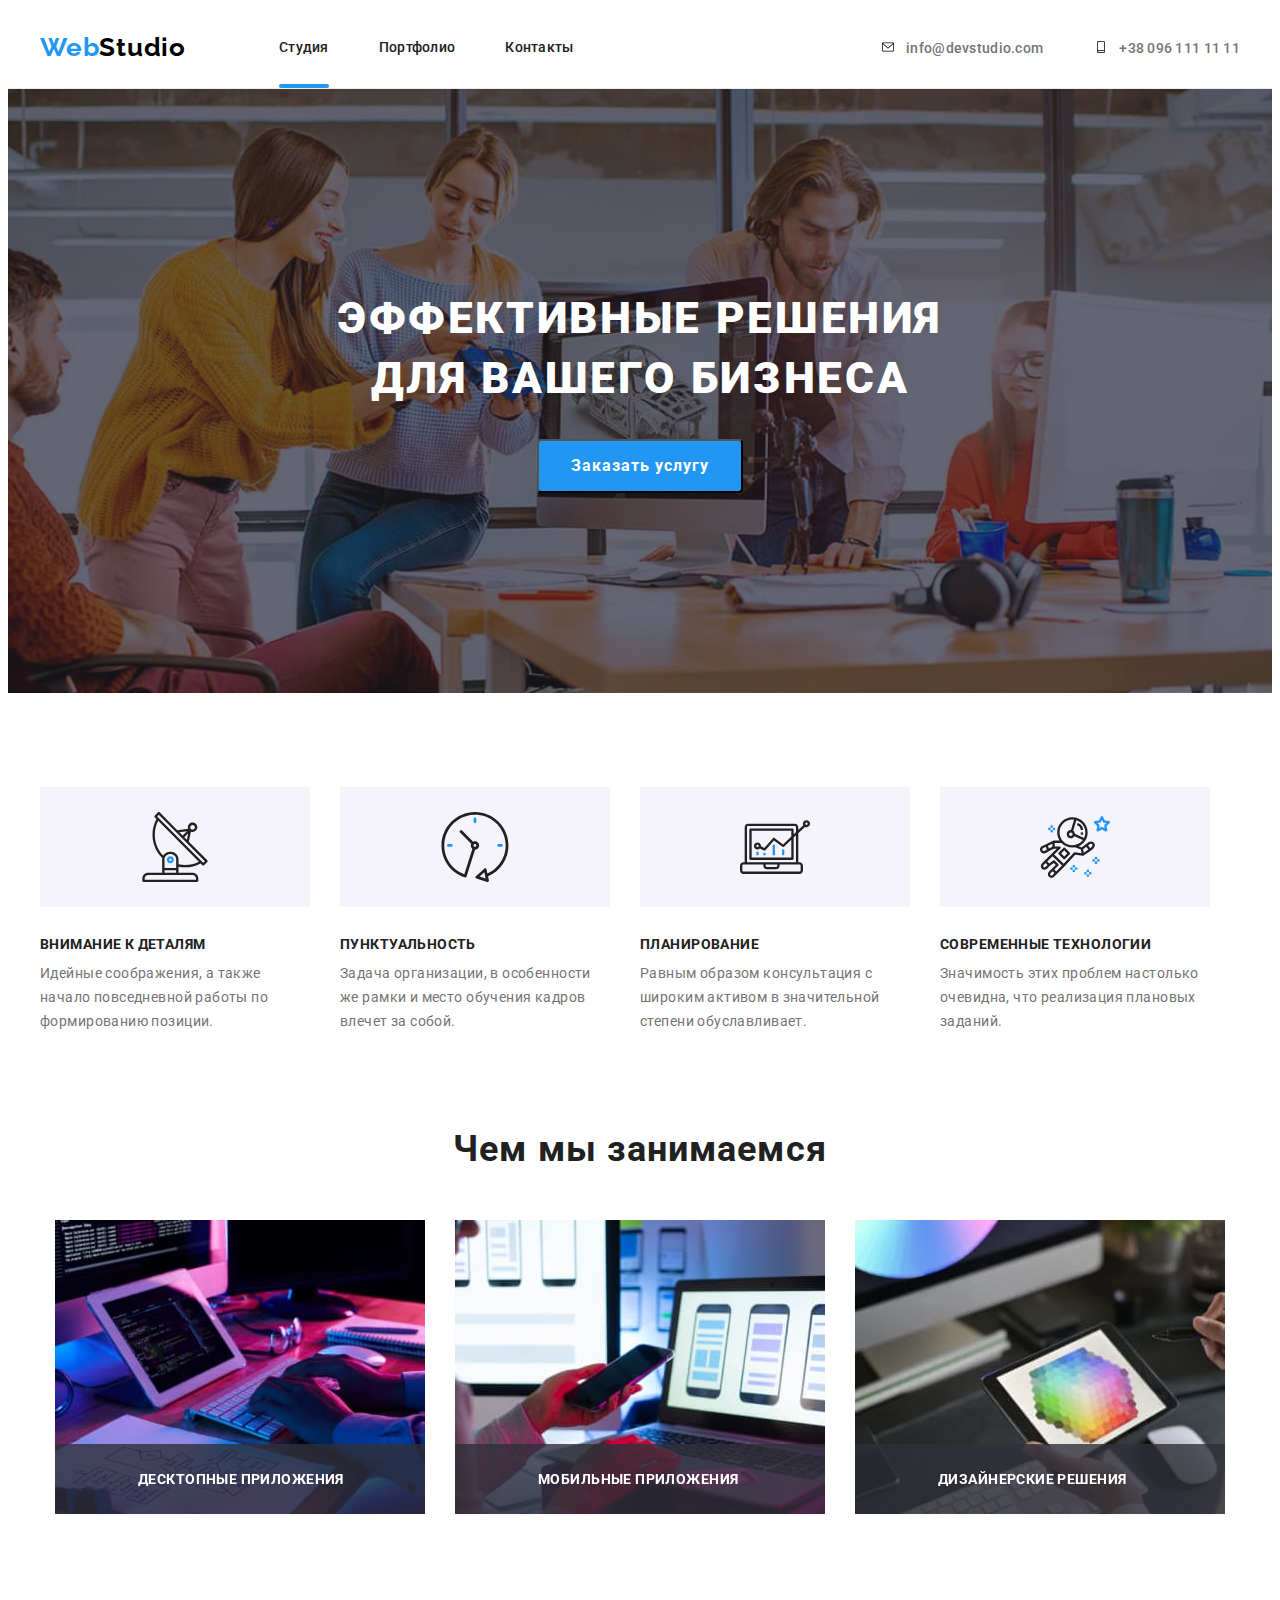
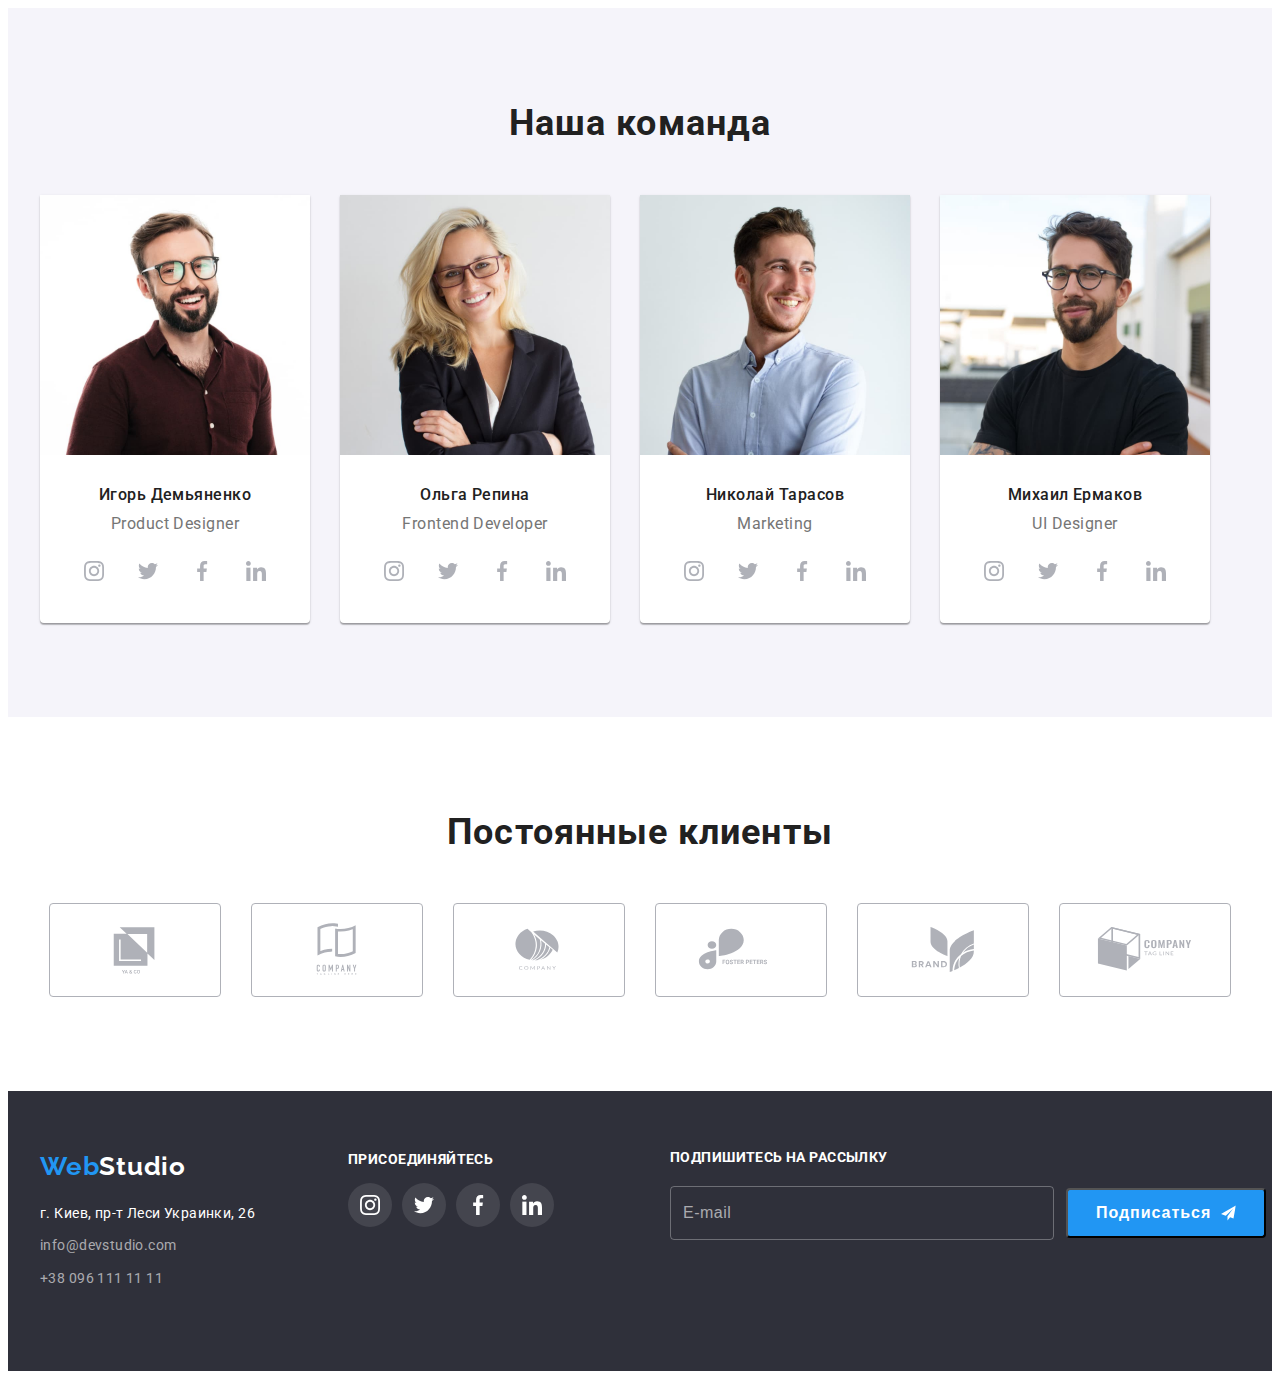
==== commit f9a166f6: "BEM" ====
--- a/index.html
+++ b/index.html
@@ -12,7 +12,7 @@
     <link rel="stylesheet" href="https://cdnjs.cloudflare.com/ajax/libs/modern-normalize/1.1.0/modern-normalize.min.css"
         integrity="sha512-wpPYUAdjBVSE4KJnH1VR1HeZfpl1ub8YT/NKx4PuQ5NmX2tKuGu6U/JRp5y+Y8XG2tV+wKQpNHVUX03MfMFn9Q=="
         crossorigin="anonymous" referrerpolicy="no-referrer" />
-    <link rel="stylesheet" href="./css/styles.css">
+    <link rel="stylesheet" href="./css/main.min.css">
 </head>
 <body>
     <header class="header">
@@ -322,26 +322,26 @@
                 <p class="modal-text">Оставьте свои данные, мы вам перезвоним</p>
                 <form action="#" class="modal-form">
                     <div class="form-field">
-                    <label for="modal-form__name" class="modal-label label-name">Имя
+                    <label for="modal-form__name" class="modal-label">Имя
                        
-                        <input type="text" name="modal-form__name" id="modal-form__name" class="modal-input input-name">
+                        <input type="text" name="modal-form__name" id="modal-form__name" class="modal-input">
                         <svg class="modal-form__icon" width="18" height="18">
                             <use href="./images/icons.svg#icon-person"></use>
                         </svg>
                     </label>
                     </div>
                     <div class="form-field">
-                    <label for="modal-form__tel" class="modal-label label-tel">Телефон
+                    <label for="modal-form__tel" class="modal-label">Телефон
                 
-                        <input type="tel" name="modal-form__tel" id="modal-form__tel" class="modal-input input-tel">
+                        <input type="tel" name="modal-form__tel" id="modal-form__tel" class="modal-input">
                         <svg class="modal-form__icon" width="18" height="18">
                             <use href="./images/icons.svg#icon-phone"></use>
                         </svg>
                     </label>
                     </div>
                     <div class="form-field">
-                    <label for="modal-form__email" class="modal-label label-email">Почта
-                        <input type="email" name="modal-form__email" id="modal-form__email" class="modal-input input-email">
+                    <label for="modal-form__email" class="modal-label">Почта
+                        <input type="email" name="modal-form__email" id="modal-form__email" class="modal-input">
                         <svg class="modal-form__icon" width="18" height="18">
                             <use href="./images/icons.svg#icon-email"></use>
                         </svg>
@@ -369,12 +369,12 @@
     </main>
     <footer class="footer">
         <div class="container footer-container">
-            <div class="logo-footer">
-            <div class="logo-adress">
+            <div class="footer-contact-list">
+            <div class="footer-address">
               <a href="./index.html" lang="en" class="link  footer-logo"><span class="footer-logo__span">Web</span>Studio</a></div>
         <address>
         <ul class="list">
-            <li class="footer-list"><a href="https://goo.gl/maps/FCbpodmWMEnQQ8jf7" class="link footer-address">г. Киев, пр-т Леси Украинки, 26</a></li>
+            <li class="footer-list"><a href="https://goo.gl/maps/FCbpodmWMEnQQ8jf7" class="link footer-direction">г. Киев, пр-т Леси Украинки, 26</a></li>
             <li class="footer-list"><a href="mailto:info@devstudio.com" class="link footer-contact">info@devstudio.com</a></li>
             <li class="footer-list"><a href="tel:+380961111111" class="link footer-contact">+38 096 111 11 11</a></li>
         </ul>
@@ -385,7 +385,7 @@
         <ul class="footer-social-list list">
             <li class="footer-social-item">
                 <a href="" class="footer-social-link">
-                    <svg class="members-social-icon" width="20" height="20">
+                    <svg width="20" height="20">
                         <use href="./images/icons.svg#icon-instagram-1"></use>
                     </svg>
         
@@ -393,21 +393,21 @@
             </li>
             <li class="footer-social-item">
                 <a href="" class="footer-social-link">
-                    <svg class="members-social-icon" width="20" height="20">
+                    <svg width="20" height="20">
                         <use href="./images/icons.svg#icon-twitter-1"></use>
                     </svg>
                 </a>
             </li>
             <li class="footer-social-item">
                 <a href="" class="footer-social-link">
-                    <svg class="members-social-icon" width="20" height="20">
+                    <svg width="20" height="20">
                         <use href="./images/icons.svg#icon-facebook-1"></use>
                     </svg>
                 </a>
             </li>
             <li class="footer-social-item">
                 <a href="" class="footer-social-link">
-                    <svg class="members-social-icon" width="20" height="20">
+                    <svg width="20" height="20">
                         <use href="./images/icons.svg#icon-linkedin-1"></use>
                     </svg>
                 </a>
@@ -417,7 +417,7 @@
         <div class="footer-subscription">
 
             <form action="#" class="footer-form">
-                <div class="footer-subscription__input">
+                <div class="footer-input">
                 <label for="email-input" class="footer-form__label"><span class="footer-form__text">Подпишитесь на рассылку</span></label>
                 <div class="input-box">
                 <input type="email" id="email-input" name="email-input" placeholder="E-mail" class="footer-form__input">
--- a/css/main.min.css
+++ b/css/main.min.css
@@ -0,0 +1,2 @@
+h1,h2,h3,h4,h5,h6,p,ul{margin:0}:root{--accent-color: #2196f3;--main-text-color: #757575;--title-color: #212121;--logo-color: #000000;--transition-timing-function: cubic-bezier(0.4, 0, 0.2, 1)}body{font-family:"Roboto", sans-serif;color:var(--main-text-color);background-color:#ffffff;font-weight:400;font-style:normal}.visually-hidden{position:absolute;white-space:nowrap;width:1px;height:1px;overflow:hidden;border:0;padding:0;clip:rect(0 0 0 0);clip-path:inset(50%);margin:-1px}img{display:block;max-width:100%;height:auto}.container{width:1200px;padding-left:15px;padding-right:15px;margin-left:auto;margin-right:auto;height:auto}.logo{font-family:Raleway;font-style:normal;font-weight:700;font-size:26px;line-height:1.19;letter-spacing:0.03em;color:var(--logo-color);margin-right:93px;padding-bottom:25px;padding-top:24px}.list{list-style:none;padding:0}.section{padding-bottom:94px;padding-top:94px}.header{border-bottom-color:#ececec;border-bottom-style:solid;border-bottom-width:1px}.header-container{display:flex;justify-content:space-between;align-items:center}.header-nav{display:flex}.header span{color:var(--accent-color)}.nav-list{font-weight:500;font-size:14px;line-height:1.14;letter-spacing:0.02em;color:var(--title-color);display:block;padding-top:32px;padding-bottom:32px}.navigation-list{display:flex;align-items:center}.nav-item:not(:last-child){margin-right:50px}.current-page::after{content:"";display:block;width:100%;height:4px;background-color:var(--accent-color);border-radius:2px;position:absolute;left:0;bottom:0}.current-page{position:relative}.header-contact-item:not(:last-child){margin-right:50px}.header-contact-list{display:flex}.contact-list{font-weight:500;font-size:14px;line-height:1.14;letter-spacing:0.02em;color:var(--main-text-color);padding-top:32px;padding-bottom:32px;transition-property:fill;transition-duration:250ms;transition-timing-function:var(--transition-timing-function)}.contact-list:hover,.contact-list:focus{fill:var(--accent-color)}.contact-icon{margin-right:10px;transition-property:fill;transition-duration:250ms;transition-timing-function:var(--transition-timing-function)}.link{text-decoration:none;transition-property:color;transition-duration:250ms;transition-timing-function:var(--transition-timing-function)}.link:hover,.link:focus{color:var(--accent-color)}.hero-section{background-color:#2f303a;padding-bottom:200px;padding-top:200px;text-align:center;background-image:linear-gradient(rgba(47,48,58,0.4), rgba(47,48,58,0.4)),url(../images/hero-bg-img.jpg);background-position:center;background-repeat:no-repeat;background-size:cover}.hero-title{font-weight:900;font-size:44px;line-height:1.36;text-align:center;letter-spacing:0.06em;text-transform:uppercase;color:#ffffff;max-width:696px;margin-right:auto;margin-left:auto;margin-bottom:30px}.hero-button{background:var(--accent-color);box-shadow:transparent;border-radius:4px;font-family:inherit;font-weight:700;font-size:16px;line-height:1.87;display:inline-block;text-align:center;letter-spacing:0.06em;color:#ffffff;cursor:pointer;padding-right:32px;padding-left:32px;padding-top:10px;padding-bottom:10px;transition-property:background-color, box-shadow;transition-duration:250ms;transition-timing-function:var(--transition-timing-function)}.hero-button:focus,.hero-button:hover{background-color:var(--accent-color);box-shadow:0px 4px 4px rgba(0,0,0,0.15)}.activities-list-title{font-weight:700;font-size:14px;line-height:1.14;letter-spacing:0.03em;text-transform:uppercase;color:var(--title-color);margin-bottom:10px}.activities-text{font-size:14px;line-height:1.71;letter-spacing:0.03em}.activities-title{font-weight:700;font-size:36px;line-height:1.17;text-align:center;letter-spacing:0.03em;color:var(--title-color);margin-bottom:50px;margin-top:94px}.activities-list{display:flex;justify-content:center}.activities-overlay-title{font-weight:700;font-size:14px;line-height:16px;text-align:center;letter-spacing:0.03em;text-transform:uppercase;color:#ffffff;position:absolute;bottom:27px;left:83px;z-index:5}.activities-list-item::after{display:inline-block;position:absolute;content:"";width:100%;height:70px;background-color:rgba(47,48,58,0.8);left:0;bottom:0}.activities-list-item:not(:last-child){margin-right:30px}.activities-list-item{position:relative}.activities-types{display:flex}.activities-types-item:not(:last-child){margin-right:30px}.activities-types-item{width:270px}.activities-icon-place{width:270px;height:120px;background-color:#f5f4fa;margin-bottom:30px;display:flex;align-items:center;justify-content:center;margin-bottom:30px}.team-section{background:#f5f4fa}.team-list{display:flex;flex-basis:calc(100% / 4 -30px);margin-top:-30px;margin-left:-30px}.team-title{font-weight:700;font-size:36px;line-height:1.17;text-align:center;letter-spacing:0.03em;color:var(--title-color);margin-bottom:50px}.team-card{background-color:#ffffff;margin-top:30px;margin-left:30px;box-shadow:0px 1px 3px rgba(0,0,0,0.12),0px 1px 1px rgba(0,0,0,0.14),0px 2px 1px rgba(0,0,0,0.2);border-radius:0px 0px 4px 4px;padding-bottom:30px}.team-name{font-weight:500;font-size:16px;line-height:1.19;text-align:center;letter-spacing:0.03em;color:var(--title-color)}.team-position{font-size:16px;line-height:1.19;text-align:center;letter-spacing:0.03em;color:var(--main-text-color);margin-top:10px}.members-text{padding-top:30px}.members-social-list{display:flex;justify-content:center;margin-top:16px;padding-right:32px;padding-left:32px}.members-social-item{width:44px;height:44px;fill:#afb1b8}.members-social-item:not(:last-child){margin-right:10px}.members-social-link{width:100%;height:100%;border-radius:50%;display:flex;align-items:center;justify-content:center;fill:inherit;transition-property:background-color, fill;transition-duration:250ms;transition-timing-function:var(--transition-timing-function)}.members-social-link:hover,.members-social-link:focus{background-color:var(--accent-color);fill:#ffffff}.clients-title{font-weight:700;font-size:36px;line-height:42px;text-align:center;letter-spacing:0.03em;margin-bottom:50px;color:var(--title-color)}.clients-list{display:flex;justify-content:center;align-items:center}.clients-box{display:flex;justify-content:center;align-items:center;fill:#afb1b8;width:170px;height:92px;border:1px solid #afb1b8;border-radius:4px;transition-property:border, fill;transition-duration:250ms;transition-timing-function:var(--transition-timing-function)}.clients-item:not(:last-child){margin-right:30px}.clients-item{fill:#afb1b8}.clients-box:hover,.clients-box:focus{fill:var(--accent-color);border:1px solid var(--accent-color)}.backdrop{position:fixed;top:0;left:0;width:100%;height:100%;background:rgba(0,0,0,0.2)}.backdrop.is-hidden{opacity:0;pointer-events:none}.modal{width:528px;height:581px;background:#ffffff;box-shadow:0px 1px 3px rgba(0,0,0,0.12),0px 1px 1px rgba(0,0,0,0.14),0px 2px 1px rgba(0,0,0,0.2);border-radius:4px;position:absolute;top:50%;left:50%;transform:translate(-50%, -50%) scale(1);opacity:1;transition:opacity 250ms var(--transition-timing-function)}.backdrop.is-hidden.modal{transform:scale(0, 9) translate(-50%, -50%);transition:transform 250ms var(--transition-timing-function)}.close-modal-button{width:30px;height:30px;border-radius:50%;border:1px solid rgba(0,0,0,0.1);background-color:#ffffff;position:absolute;top:8px;right:8px;cursor:pointer;transition-property:fill;transition-duration:250ms;transition-timing-function:var(--transition-timing-function)}.close-modal-button:hover,.close-modal-button:focus{fill:var(--accent-color)}.modal{position:relative;padding:40px}.modal-text{display:block;align-items:center;justify-content:center;margin-bottom:12px;font-weight:700;font-size:20px;line-height:23px;text-align:center;letter-spacing:0.03em;color:var(--title-color)}.modal-input{display:inline-block;width:448px;height:40px;padding-top:12px;padding-bottom:12px;padding-left:30px;padding-right:30px;border:1px solid rgba(33,33,33,0.2);box-sizing:border-box;border-radius:4px;transition-property:border-color;transition-duration:250ms;transition-timing-function:var(--transition-timing-function)}.modal-label{font-weight:400;font-size:12px;line-height:1.67;letter-spacing:0.01em;color:#757575}.modal-input:hover,.modal-input:focus{border-color:var(--accent-color);cursor:pointer;outline:none}.modal-input:hover+.modal-form__icon,.modal-input:focus+.modal-form__icon{fill:var(--accent-color)}.comment-textarea{resize:none;width:448px;height:120px;padding-left:16px;padding-right:16px;padding-top:12px;padding-bottom:12px;border:1px solid rgba(33,33,33,0.2);box-sizing:border-box;border-radius:4px;transition-property:border-color;transition-duration:250ms;transition-timing-function:var(--transition-timing-function)}.comment-textarea::placeholder{font-weight:400;font-size:12px;line-height:1.67;letter-spacing:0.01em;color:rgba(117,117,117,0.5)}.comment-textarea:hover,.comment-textarea:focus{border-color:var(--accent-color);outline:none}.checkbox-area{display:flex;align-items:center;justify-content:center}.checkbox-text{font-weight:400;font-size:14px;line-height:1.71;letter-spacing:0.03em;color:var(--main-text-color)}.checkbox-label{margin-top:20px;display:flex;flex-wrap:nowrap;align-items:center;justify-content:center}.checkbox-link{font:inherit;color:var(--accent-color)}.checkbox{-webkit-appearance:none;-moz-appearance:none;appearance:none;position:absolute}.checkbox:checked+.checkbox-icon{background-color:var(--accent-color);background-image:url("../images/check.svg");background-size:contain;background-origin:border-box;border-color:var(--accent-color);color:#ffffff}.checkbox-icon{display:inline-block;width:16px;height:15px;border-radius:2px;border:2px solid #212121;align-items:center;justify-content:center;margin-right:7px}.modal-button{background-color:var(--accent-color);width:200px;height:50px;box-shadow:var(--accent-color);border-radius:4px;font-weight:700;font-size:16px;line-height:1.87;letter-spacing:0.06em;outline:none;border-color:var(--accent-color);color:#ffffff;margin-top:30px;cursor:pointer;display:block;margin-right:auto;margin-left:auto;transition-property:box-shadow;transition-duration:250ms;transition-timing-function:var(--transition-timing-function)}.modal-button:focus,.modal-button:hover{box-shadow:0px 4px 4px rgba(0,0,0,0.15);outline:none}.modal-form__icon{position:absolute;top:50%;left:12px;transition-property:fill;transition-duration:250ms;transition-timing-function:var(--transition-timing-function)}.form-field{position:relative;transition-property:fill;transition-duration:250ms;transition-timing-function:var(--transition-timing-function);margin-bottom:10px}.footer{background-color:#2f303a;padding-top:60px;padding-bottom:60px}.footer-logo__span{color:var(--accent-color)}.footer-contact{font-size:14px;font-style:normal;line-height:1.71;letter-spacing:0.03em;color:rgba(255,255,255,0.6)}.footer-direction{font-style:normal;font-size:14px;line-height:1.71;letter-spacing:0.03em;color:#ffffff}.footer-logo{font-family:Raleway;font-style:normal;font-weight:700;font-size:26px;line-height:1.19;letter-spacing:0.03em;color:#ffffff;margin-bottom:20px}.footer-container{display:flex;justify-content:space-between}.footer-address{display:flex}.footer-title{font-family:Roboto;font-style:normal;font-weight:bold;font-size:14px;line-height:16px;letter-spacing:0.03em;text-transform:uppercase;color:#ffffff}.footer-social-list{display:flex;justify-content:center;margin-top:16px}.footer-contact-list{margin-bottom:20px}.footer-list:not(:last-child){margin-bottom:9px}.footer-social-links{margin-left:70px}.footer-social-item{width:44px;height:44px}.footer-social-item:not(:last-child){margin-right:10px}.footer-social-link{width:100%;height:100%;border-radius:50%;display:flex;align-items:center;justify-content:center;background:rgba(255,255,255,0.1);transition-property:background-color;transition-duration:250ms;transition-timing-function:var(--transition-timing-function)}.footer-social-link:focus,.footer-social-link:hover{background-color:var(--accent-color)}.footer-subscription{width:570px;height:86px;display:flex;margin-left:93px}.footer-form{display:flex;justify-content:center;align-items:center}.footer-form__text{font-weight:700;font-size:14px;line-height:16px;letter-spacing:0.03em;text-transform:uppercase;color:#ffffff}.footer-form__input{display:inline-block;width:358px;height:50px;border:1px solid rgba(255,255,255,0.3);border-radius:4px;background-color:transparent;padding-left:12px;padding-right:12px;font-weight:400;font-size:16px;line-height:1.25;letter-spacing:0.03em;color:rgba(255,255,255,0.6)}.input-box{display:flex;align-items:center;justify-content:space-between;margin-top:20px}.footer-form__button{width:200px;height:50px;background-color:var(--accent-color);box-shadow:transparent;border-radius:4px;padding-left:28px;padding-right:28px;padding-top:10px;padding-bottom:10px;display:flex;align-items:center;justify-content:center;margin-left:12px;font-weight:700;font-size:16px;line-height:1.87;letter-spacing:0.06em;color:#ffffff;cursor:pointer;transition-property:background-color, box-shadow;transition-duration:250ms;transition-timing-function:var(--transition-timing-function)}.footer-form__button:hover,.footer-form__button:focus{background-color:var(--accent-color);box-shadow:0px 4px 4px rgba(0,0,0,0.15)}.footer-form__icon{margin-left:10px}.footer-form__input::placeholder{font-weight:400;font-size:16px;line-height:1.25;letter-spacing:0.03em;color:rgba(255,255,255,0.6)}.form-input{display:flex;flex-wrap:wrap}.link{text-decoration:none;transition-property:color;transition-duration:250ms;transition-timing-function:var(--transition-timing-function)}.link:hover,.link:focus{color:var(--accent-color)}.portfolio-button{border-radius:4px;font-family:inherit;font-weight:500;font-size:16px;line-height:1.62;text-align:center;letter-spacing:0.03em;color:var(--title-color);cursor:pointer;border-color:transparent;padding-top:6px;padding-bottom:6px;padding-right:22px;padding-left:22px;transition-property:background-color, box-shadow, color;transition-duration:250ms;transition-timing-function:var(--transition-timing-function)}.portfolio-button:hover,.portfolio-button:focus{background-color:var(--accent-color);box-shadow:0px 1px 3px rgba(0,0,0,0.12),0px 1px 1px rgba(0,0,0,0.14),0px 2px 1px rgba(0,0,0,0.2);color:#ffffff}.btn-list{padding:0;display:flex;justify-content:center;border-radius:4px;margin-bottom:50px}.btn-list-item:not(:last-child){margin-right:8px}.list-box{background:#ffffff;flex-basis:calc(100% / 3 - 30px);margin-top:30px;margin-left:30px;transition-property:box-shadow;transition-duration:250ms;transition-timing-function:var(--transition-timing-function)}.list-box:hover{box-shadow:0px 1px 3px rgba(0,0,0,0.12),0px 1px 1px rgba(0,0,0,0.14),0px 2px 1px rgba(0,0,0,0.2)}.projects-title{font-weight:700;font-size:18px;line-height:2;letter-spacing:0.06em;color:var(--title-color)}.projects-description{font-size:16px;line-height:1.87;letter-spacing:0.03em;color:var(--main-text-color);margin-top:4px}.card-list{padding:0;display:flex;flex-wrap:wrap;margin-top:-30px}.card-thumb{position:relative;overflow:hidden}.box-content{padding-bottom:20px;padding-left:24px;padding-right:24px;padding-top:20px;border:1px solid #eeeeee}.card-text{display:inline-block;position:absolute;top:0;left:0;padding-left:24px;padding-right:24px;padding-bottom:63px;padding-top:63px;width:100%;height:100%;font-weight:400;font-size:18px;line-height:1.56;letter-spacing:0.03em;color:#ffffff;background-color:rgba(33,150,243,0.9);transform:translateY(100%);transition:transform 250ms var(--transition-timing-function)}.list-box:hover .card-text{transform:translateY(0)}.link{text-decoration:none;transition-property:color;transition-duration:250ms;transition-timing-function:var(--transition-timing-function)}.link:hover,.link:focus{color:var(--accent-color)}
+/*# sourceMappingURL=main.min.css.map */